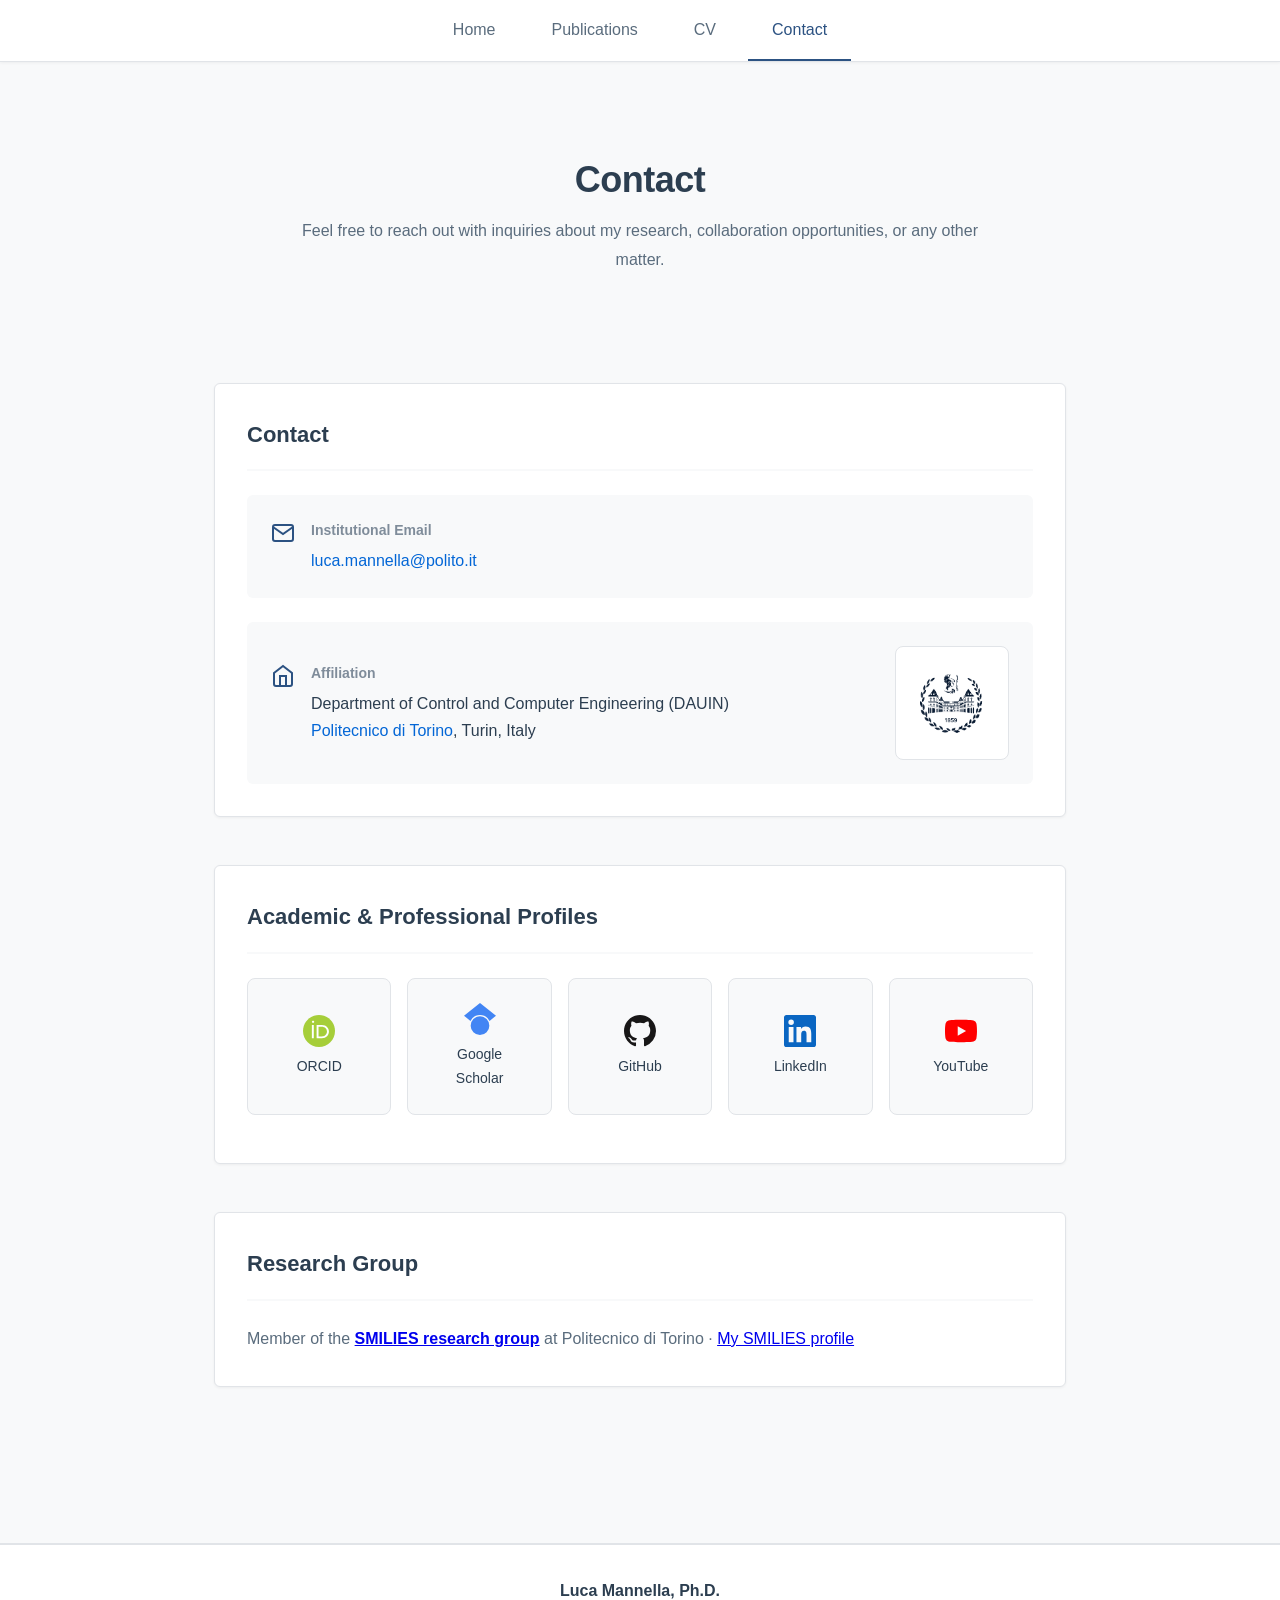
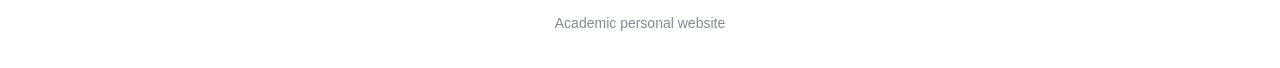
==== contact.html @ dca5df64 "feat: add Polito logo button to affiliation block" ====
<!DOCTYPE html>
<html lang="en">
<head>
    <meta charset="UTF-8">
    <meta name="viewport" content="width=device-width, initial-scale=1.0">
    <meta name="description" content="Contact - Luca Mannella">
    <title>Contact - Luca Mannella</title>
    <link rel="stylesheet" href="style.css">
</head>
<body>
    <header>
        <nav>
            <ul>
                <li><a href="index.html">Home</a></li>
                <li><a href="publications.html">Publications</a></li>
                <li><a href="cv.html">CV</a></li>
                <li><a href="contact.html" class="active">Contact</a></li>
            </ul>
        </nav>
    </header>

    <main>
        <section class="hero">
            <h1>Contact</h1>
            <p class="introduction">
                Feel free to reach out with inquiries about my research, collaboration opportunities, or any other matter.
            </p>
        </section>

        <section class="content-section">
            <h2>Contact</h2>
            <div class="contact-compact">
                <div class="contact-compact-item">
                    <svg class="contact-icon" xmlns="http://www.w3.org/2000/svg" viewBox="0 0 24 24" fill="none" stroke="currentColor" stroke-width="2">
                        <path d="M4 4h16c1.1 0 2 .9 2 2v12c0 1.1-.9 2-2 2H4c-1.1 0-2-.9-2-2V6c0-1.1.9-2 2-2z"/>
                        <polyline points="22,6 12,13 2,6"/>
                    </svg>
                    <div>
                        <div class="contact-compact-label">Institutional Email</div>
                        <a href="mailto:luca.mannella@polito.it">luca.mannella@polito.it</a>
                    </div>
                </div>
                <div class="contact-compact-item contact-compact-item-with-logo">
                    <div class="contact-text-content">
                        <svg class="contact-icon" xmlns="http://www.w3.org/2000/svg" viewBox="0 0 24 24" fill="none" stroke="currentColor" stroke-width="2">
                            <path d="M3 9l9-7 9 7v11a2 2 0 0 1-2 2H5a2 2 0 0 1-2-2z"/>
                            <polyline points="9,22 9,12 15,12 15,22"/>
                        </svg>
                        <div>
                            <div class="contact-compact-label">Affiliation</div>
                            <div>Department of Control and Computer Engineering (DAUIN)<br>
                            <a href="https://www.polito.it/en/staff?p=luca.mannella" target="_blank" rel="noopener noreferrer">Politecnico di Torino</a>, Turin, Italy</div>
                        </div>
                    </div>
                    <a href="https://www.polito.it/en/staff?p=luca.mannella" target="_blank" rel="noopener noreferrer" class="contact-logo-card" title="Politecnico di Torino">
                        <img src="assets/polito-logo.png" alt="Politecnico di Torino" class="contact-logo-img">
                    </a>
                </div>
            </div>
        </section>

        <section class="content-section">
            <h2>Academic & Professional Profiles</h2>
            <div class="profile-grid">
                <a href="https://orcid.org/0000-0001-5738-9094" target="_blank" rel="noopener noreferrer" class="profile-card">
                    <svg class="profile-icon" xmlns="http://www.w3.org/2000/svg" viewBox="0 0 256 256">
                        <path fill="#A6CE39" d="M256 128c0 70.7-57.3 128-128 128S0 198.7 0 128 57.3 0 128 0s128 57.3 128 128z"/>
                        <path fill="#FFF" d="M86.3 186.2H70.9V79.1h15.4v107.1zM108.9 79.1h41.6c39.6 0 57 28.3 57 53.6 0 27.5-21.5 53.6-56.8 53.6h-41.8V79.1zm15.4 93.3h24.5c34.9 0 42.9-26.5 42.9-39.7C191.7 111.2 178 93 148 93h-23.7v79.4zM71.3 54.8c0-5.2 4.2-9.3 9.3-9.3s9.3 4.2 9.3 9.3-4.2 9.4-9.3 9.4-9.3-4.2-9.3-9.4z"/>
                    </svg>
                    <span>ORCID</span>
                </a>
                <a href="https://scholar.google.com/citations?hl=en&user=ecwAbEYAAAAJ" target="_blank" rel="noopener noreferrer" class="profile-card">
                    <svg class="profile-icon" xmlns="http://www.w3.org/2000/svg" viewBox="0 0 24 24">
                        <path fill="#4285F4" d="M12 24a7 7 0 1 1 0-14 7 7 0 0 1 0 14zm0-24L0 9.5l4.838 3.94A8 8 0 0 1 12 9a8 8 0 0 1 7.162 4.44L24 9.5z"/>
                    </svg>
                    <span>Google Scholar</span>
                </a>
                <a href="https://github.com/LucaMannella" target="_blank" rel="noopener noreferrer" class="profile-card">
                    <svg class="profile-icon" xmlns="http://www.w3.org/2000/svg" viewBox="0 0 24 24">
                        <path fill="#181717" d="M12 0C5.37 0 0 5.37 0 12c0 5.31 3.435 9.795 8.205 11.385.6.105.825-.255.825-.57 0-.285-.015-1.23-.015-2.235-3.015.555-3.795-.735-4.035-1.41-.135-.345-.72-1.41-1.23-1.695-.42-.225-1.02-.78-.015-.795.945-.015 1.62.87 1.845 1.23 1.08 1.815 2.805 1.305 3.495.99.105-.78.42-1.305.765-1.605-2.67-.3-5.46-1.335-5.46-5.925 0-1.305.465-2.385 1.23-3.225-.12-.3-.54-1.53.12-3.18 0 0 1.005-.315 3.3 1.23.96-.27 1.98-.405 3-.405s2.04.135 3 .405c2.295-1.56 3.3-1.23 3.3-1.23.66 1.65.24 2.88.12 3.18.765.84 1.23 1.905 1.23 3.225 0 4.605-2.805 5.625-5.475 5.925.435.375.81 1.095.81 2.22 0 1.605-.015 2.895-.015 3.3 0 .315.225.69.825.57A12.02 12.02 0 0 0 24 12c0-6.63-5.37-12-12-12z"/>
                    </svg>
                    <span>GitHub</span>
                </a>
                <a href="https://www.linkedin.com/in/lucamannella/?locale=en" target="_blank" rel="noopener noreferrer" class="profile-card">
                    <svg class="profile-icon" xmlns="http://www.w3.org/2000/svg" viewBox="0 0 24 24">
                        <path fill="#0A66C2" d="M20.447 20.452h-3.554v-5.569c0-1.328-.027-3.037-1.852-3.037-1.853 0-2.136 1.445-2.136 2.939v5.667H9.351V9h3.414v1.561h.046c.477-.9 1.637-1.85 3.37-1.85 3.601 0 4.267 2.37 4.267 5.455v6.286zM5.337 7.433a2.062 2.062 0 0 1-2.063-2.065 2.064 2.064 0 1 1 2.063 2.065zm1.782 13.019H3.555V9h3.564v11.452zM22.225 0H1.771C.792 0 0 .774 0 1.729v20.542C0 23.227.792 24 1.771 24h20.451C23.2 24 24 23.227 24 22.271V1.729C24 .774 23.2 0 22.222 0h.003z"/>
                    </svg>
                    <span>LinkedIn</span>
                </a>
                <a href="https://www.youtube.com/@LucaMannella" target="_blank" rel="noopener noreferrer" class="profile-card">
                    <svg class="profile-icon" xmlns="http://www.w3.org/2000/svg" viewBox="0 0 24 24">
                        <path fill="#FF0000" d="M23.498 6.186a3.016 3.016 0 0 0-2.122-2.136C19.505 3.545 12 3.545 12 3.545s-7.505 0-9.377.505A3.017 3.017 0 0 0 .502 6.186C0 8.07 0 12 0 12s0 3.93.502 5.814a3.016 3.016 0 0 0 2.122 2.136c1.871.505 9.376.505 9.376.505s7.505 0 9.377-.505a3.015 3.015 0 0 0 2.122-2.136C24 15.93 24 12 24 12s0-3.93-.502-5.814zM9.545 15.568V8.432L15.818 12l-6.273 3.568z"/>
                    </svg>
                    <span>YouTube</span>
                </a>
            </div>
        </section>

        <section class="content-section">
            <h2>Research Group</h2>
            <p>
                Member of the <a href="https://www.smilies.polito.it/" target="_blank" rel="noopener noreferrer"><strong>SMILIES research group</strong></a> at Politecnico di Torino 
                · <a href="https://www.smilies.polito.it/our-team/luca-mannella/" target="_blank" rel="noopener noreferrer">My SMILIES profile</a>
            </p>
        </section>
    </main>

    <footer>
        <p class="footer-name">Luca Mannella, Ph.D.</p>
        <p class="footer-tagline">Academic personal website</p>
    </footer>
</body>
</html>
---- style.css ----
/* =====================
   CSS Variables
   ===================== */
:root {
    /* Colors */
    --color-text: #2c3e50;
    --color-text-light: #5a6c7d;
    --color-text-meta: #7f8c9a;
    --color-bg: #ffffff;
    --color-bg-alt: #f8f9fa;
    --color-border: #e1e4e8;
    --color-border-accent: #3b7ea1;
    --color-accent: #2c5282;
    --color-link: #0366d6;
    
    /* Spacing */
    --spacing-xs: 8px;
    --spacing-sm: 16px;
    --spacing-md: 24px;
    --spacing-lg: 32px;
    --spacing-xl: 48px;
    --spacing-section: 60px;
    
    /* Typography */
    --font-size-xs: 13px;
    --font-size-sm: 14px;
    --font-size-base: 16px;
    --font-size-lg: 18px;
    --font-size-xl: 22px;
    --font-size-2xl: 28px;
    --font-size-3xl: 36px;
    
    /* Container */
    --container-width: 900px;
}

/* =====================
   General Styles
   ===================== */
* {
    margin: 0;
    padding: 0;
    box-sizing: border-box;
}

html {
    scroll-behavior: smooth;
}

body {
    font-family: -apple-system, BlinkMacSystemFont, 'Segoe UI', 'Helvetica Neue', 'Arial', sans-serif;
    line-height: 1.7;
    color: var(--color-text);
    background-color: var(--color-bg-alt);
    font-size: var(--font-size-base);
}

/* =====================
   Header & Navigation
   ===================== */
header {
    background-color: var(--color-bg);
    border-bottom: 1px solid var(--color-border);
    position: sticky;
    top: 0;
    z-index: 100;
    box-shadow: 0 1px 3px rgba(0, 0, 0, 0.05);
}

nav {
    max-width: var(--container-width);
    margin: 0 auto;
    padding: 0 var(--spacing-md);
}

nav ul {
    list-style: none;
    display: flex;
    justify-content: center;
    flex-wrap: wrap;
    gap: var(--spacing-xs);
}

nav a {
    display: block;
    padding: var(--spacing-sm) var(--spacing-md);
    text-decoration: none;
    color: var(--color-text-light);
    font-weight: 500;
    font-size: var(--font-size-base);
    transition: color 0.2s ease, border-color 0.2s ease;
    border-bottom: 2px solid transparent;
}

nav a:hover {
    color: var(--color-text);
}

nav a.active {
    color: var(--color-accent);
    border-bottom-color: var(--color-accent);
}

/* =====================
   Main Content & Container
   ===================== */
main {
    max-width: var(--container-width);
    margin: 0 auto;
    padding: var(--spacing-xl) var(--spacing-md);
}

.container {
    max-width: var(--container-width);
    margin: 0 auto;
    padding: 0 var(--spacing-md);
}

/* Hero Section */
.hero {
    text-align: center;
    padding: var(--spacing-xl) 0;
    margin-bottom: var(--spacing-section);
}

.hero h1 {
    font-size: var(--font-size-3xl);
    margin-bottom: var(--spacing-sm);
    font-weight: 700;
    letter-spacing: -0.5px;
    color: var(--color-text);
    line-height: 1.2;
}

.subtitle {
    font-size: var(--font-size-lg);
    color: var(--color-text-light);
    margin-bottom: var(--spacing-lg);
    font-weight: 400;
    line-height: 1.5;
}

.introduction {
    font-size: var(--font-size-base);
    color: var(--color-text-light);
    max-width: 700px;
    margin: 0 auto;
    line-height: 1.8;
}

/* Page Header (for non-home pages) */
.page-header {
    text-align: center;
    padding: var(--spacing-lg) 0;
    margin-bottom: var(--spacing-lg);
}

.page-header h1 {
    font-size: var(--font-size-2xl);
    font-weight: 700;
    color: var(--color-text);
    margin-bottom: var(--spacing-sm);
}

/* Content Sections */
.section,
.content-section {
    margin-bottom: var(--spacing-xl);
    padding: var(--spacing-lg);
    background-color: var(--color-bg);
    border: 1px solid var(--color-border);
    border-radius: 6px;
    box-shadow: 0 1px 3px rgba(0, 0, 0, 0.05);
}

.section h2,
.content-section h2 {
    font-size: var(--font-size-xl);
    margin-bottom: var(--spacing-md);
    font-weight: 600;
    color: var(--color-text);
    padding-bottom: var(--spacing-sm);
    border-bottom: 2px solid var(--color-bg-alt);
}

.section p,
.content-section p {
    font-size: var(--font-size-base);
    color: var(--color-text-light);
    line-height: 1.8;
    margin-bottom: var(--spacing-sm);
}

.section p:last-child,
.content-section p:last-child {
    margin-bottom: 0;
}

/* Quick Links Grid */
.quick-links {
    display: grid;
    grid-template-columns: repeat(auto-fit, minmax(200px, 1fr));
    gap: var(--spacing-md);
    margin-top: var(--spacing-md);
}

.quick-link-card {
    padding: var(--spacing-md);
    background-color: var(--color-bg);
    border: 2px solid var(--color-border);
    border-radius: 6px;
    text-align: center;
    text-decoration: none;
    color: var(--color-text);
    transition: all 0.2s ease;
}

.quick-link-card:hover {
    border-color: var(--color-accent);
    transform: translateY(-2px);
    box-shadow: 0 4px 8px rgba(0, 0, 0, 0.1);
}

.quick-link-card .card-title {
    font-size: var(--font-size-lg);
    font-weight: 600;
    margin-bottom: var(--spacing-xs);
    color: var(--color-accent);
}

.quick-link-card .card-description {
    font-size: var(--font-size-sm);
    color: var(--color-text-meta);
    line-height: 1.5;
}

/* Interests List */
.interests-list {
    list-style: none;
    padding: 0;
    margin: 0;
    display: grid;
    gap: var(--spacing-sm);
}

.interests-list li {
    padding-left: var(--spacing-md);
    position: relative;
    color: var(--color-text-light);
    font-size: var(--font-size-base);
    line-height: 1.6;
}

.interests-list li::before {
    content: "▸";
    position: absolute;
    left: 0;
    color: var(--color-accent);
    font-weight: bold;
}

/* Publications */
.publication-list {
    display: flex;
    flex-direction: column;
    gap: var(--spacing-md);
}

.publication {
    padding: var(--spacing-md);
    background-color: var(--color-bg-alt);
    border-left: 4px solid var(--color-border-accent);
    border-radius: 4px;
    transition: transform 0.2s ease, box-shadow 0.2s ease;
}

.publication:hover {
    transform: translateX(4px);
    box-shadow: 0 2px 8px rgba(0, 0, 0, 0.08);
}

.pub-title {
    font-weight: 600;
    font-size: var(--font-size-base);
    color: var(--color-text);
    margin-bottom: var(--spacing-xs);
    line-height: 1.5;
}

.pub-authors {
    font-size: var(--font-size-sm);
    color: var(--color-text-light);
    margin-bottom: var(--spacing-xs);
}

.pub-venue {
    font-size: var(--font-size-sm);
    color: var(--color-text-meta);
    font-style: italic;
}

.pub-doi {
    font-size: var(--font-size-sm);
    margin-top: var(--spacing-sm);
    padding-top: var(--spacing-sm);
    border-top: 1px solid var(--color-border);
    display: flex;
    justify-content: space-between;
    align-items: center;
    gap: var(--spacing-sm);
    flex-wrap: wrap;
}

.pub-links {
    flex: 1;
}

.pub-doi a {
    color: var(--color-link);
    text-decoration: none;
    font-weight: 500;
}

.pub-doi a:hover {
    text-decoration: underline;
}

.section-link {
    margin-top: var(--spacing-md);
    text-align: center;
}

.section-link a {
    color: var(--color-accent);
    text-decoration: none;
    font-weight: 600;
    font-size: var(--font-size-base);
    transition: color 0.2s ease;
}

.section-link a:hover {
    color: var(--color-text);
    text-decoration: underline;
}

/* BibTeX Inline Viewer */
.bibtex-viewer {
    display: none;
    margin-top: var(--spacing-sm);
    padding: var(--spacing-sm);
    background-color: #f6f8fa;
    border: 1px solid #d1d5da;
    border-radius: 4px;
    font-family: 'Courier New', Courier, monospace;
    font-size: var(--font-size-xs);
    line-height: 1.5;
    white-space: pre-wrap;
    overflow-x: auto;
    color: #24292e;
}

.bibtex-viewer.show {
    display: block;
}

.bibtex-toggle {
    cursor: pointer;
    padding: 6px 12px;
    background-color: var(--color-bg);
    border: 1px solid var(--color-border-accent);
    border-radius: 4px;
    color: var(--color-accent);
    text-decoration: none;
    font-weight: 500;
    font-size: var(--font-size-sm);
    white-space: nowrap;
    transition: all 0.2s ease;
}

.bibtex-toggle:hover {
    background-color: var(--color-accent);
    color: var(--color-bg);
    text-decoration: none;
}

.bibtex-error {
    color: #d73a49;
    font-style: italic;
}

/* CV Styles */
.cv-entry {
    margin-bottom: var(--spacing-lg);
    padding-bottom: var(--spacing-lg);
    border-bottom: 1px solid var(--color-border);
}

.cv-entry:last-child {
    border-bottom: none;
    margin-bottom: 0;
    padding-bottom: 0;
}

.entry-title {
    font-weight: 600;
    font-size: var(--font-size-lg);
    color: var(--color-text);
    margin-bottom: var(--spacing-xs);
    line-height: 1.4;
}

.entry-subtitle {
    font-size: var(--font-size-base);
    color: var(--color-accent);
    margin-bottom: var(--spacing-xs);
    font-weight: 500;
}

.entry-meta {
    font-size: var(--font-size-sm);
    color: var(--color-text-meta);
    margin-bottom: var(--spacing-sm);
    font-style: italic;
}

.entry-description {
    font-size: var(--font-size-base);
    color: var(--color-text-light);
    line-height: 1.7;
    margin-bottom: var(--spacing-xs);
}

.entry-list {
    list-style: none;
    padding: 0;
    margin: var(--spacing-sm) 0 0 0;
}

.entry-list li {
    padding: var(--spacing-xs) 0;
    padding-left: var(--spacing-md);
    position: relative;
    color: var(--color-text-light);
    font-size: var(--font-size-base);
    line-height: 1.6;
}

.entry-list li::before {
    content: "▸";
    position: absolute;
    left: 0;
    color: var(--color-accent);
    font-weight: bold;
}

/* Contact Styles */
.contact-links {
    display: grid;
    gap: var(--spacing-md);
}

.contact-item {
    padding: var(--spacing-md);
    background-color: var(--color-bg-alt);
    border-radius: 6px;
    border-left: 4px solid var(--color-border-accent);
    transition: transform 0.2s ease;
}

.contact-item:hover {
    transform: translateX(4px);
}

.contact-label {
    font-weight: 600;
    font-size: var(--font-size-sm);
    color: var(--color-text-meta);
    text-transform: uppercase;
    letter-spacing: 0.5px;
    margin-bottom: var(--spacing-xs);
}

.contact-value {
    font-size: var(--font-size-base);
    color: var(--color-text);
    line-height: 1.6;
}

.contact-value a {
    color: var(--color-link);
    text-decoration: none;
    font-weight: 500;
}

.contact-value a:hover {
    text-decoration: underline;
}

/* Compact Contact Styles */
.contact-compact {
    display: grid;
    gap: var(--spacing-md);
}

.contact-compact-item {
    display: flex;
    gap: var(--spacing-sm);
    padding: var(--spacing-md);
    background-color: var(--color-bg-alt);
    border-radius: 6px;
    align-items: flex-start;
}

.contact-compact-item-with-logo {
    gap: var(--spacing-md);
    align-items: center;
}

.contact-logo-card {
    display: flex;
    align-items: center;
    justify-content: center;
    padding: var(--spacing-md);
    background-color: var(--color-bg);
    border: 1px solid var(--color-border);
    border-radius: 8px;
    text-decoration: none;
    transition: all 0.2s ease;
    flex-shrink: 0;
    min-width: 100px;
    min-height: 100px;
}

.contact-logo-card:hover {
    transform: translateY(-2px);
    box-shadow: 0 4px 12px rgba(0, 0, 0, 0.1);
    border-color: var(--color-border-accent);
}

.contact-logo-img {
    width: 64px;
    height: 64px;
    object-fit: contain;
}

.contact-text-content {
    display: flex;
    gap: var(--spacing-sm);
    align-items: flex-start;
    flex: 1;
}

.contact-icon {
    width: 24px;
    height: 24px;
    flex-shrink: 0;
    color: var(--color-accent);
    margin-top: 2px;
}

.contact-compact-label {
    font-weight: 600;
    font-size: var(--font-size-sm);
    color: var(--color-text-meta);
    margin-bottom: 4px;
}

.contact-compact-item a {
    color: var(--color-link);
    text-decoration: none;
}

.contact-compact-item a:hover {
    text-decoration: underline;
}

/* Profile Grid */
.profile-grid {
    display: grid;
    grid-template-columns: repeat(auto-fit, minmax(140px, 1fr));
    gap: var(--spacing-sm);
    margin-bottom: var(--spacing-sm);
}

.profile-card {
    display: flex;
    flex-direction: column;
    align-items: center;
    justify-content: center;
    padding: var(--spacing-md);
    background-color: var(--color-bg-alt);
    border: 1px solid var(--color-border);
    border-radius: 8px;
    text-decoration: none;
    color: var(--color-text);
    transition: all 0.2s ease;
    min-height: 100px;
}

.profile-card:hover {
    transform: translateY(-2px);
    box-shadow: 0 4px 12px rgba(0, 0, 0, 0.1);
    border-color: var(--color-border-accent);
}

.profile-icon {
    width: 32px;
    height: 32px;
    margin-bottom: var(--spacing-xs);
}

.profile-card span {
    font-size: var(--font-size-sm);
    font-weight: 500;
    text-align: center;
}

.profile-note {
    font-size: var(--font-size-sm);
    color: var(--color-text-meta);
    font-style: italic;
    text-align: center;
}

/* Compact profile section for homepage */
.profile-links-section {
    padding: var(--spacing-md) 0;
    margin-bottom: var(--spacing-lg);
}

.profile-links-section .profile-grid {
    margin-bottom: 0;
}

/* Hero profile links - compact inline style */
.hero-profiles {
    display: flex;
    gap: var(--spacing-sm);
    margin-top: var(--spacing-md);
    justify-content: center;
    flex-wrap: wrap;
}

.hero-profile-link {
    display: flex;
    align-items: center;
    justify-content: center;
    width: 52px;
    height: 52px;
    border-radius: 50%;
    background-color: var(--color-bg-alt);
    border: 1px solid var(--color-border);
    transition: all 0.2s ease;
    text-decoration: none;
}

.hero-profile-link:hover {
    transform: translateY(-2px);
    box-shadow: 0 2px 8px rgba(0, 0, 0, 0.1);
    border-color: var(--color-border-accent);
}

.hero-profile-icon {
    width: 28px;
    height: 28px;
}


/* Buttons & Links */
.btn-download,
.button-link {
    display: inline-block;
    padding: 12px 28px;
    background-color: var(--color-accent);
    color: var(--color-bg);
    text-decoration: none;
    border-radius: 6px;
    font-weight: 600;
    font-size: var(--font-size-base);
    transition: all 0.2s ease;
    border: 2px solid var(--color-accent);
}

.btn-download:hover,
.button-link:hover {
    background-color: var(--color-text);
    border-color: var(--color-text);
    transform: translateY(-2px);
    box-shadow: 0 4px 8px rgba(0, 0, 0, 0.15);
}

.center-text {
    text-align: center;
}

/* =====================
   Footer
   ===================== */
footer {
    background-color: var(--color-bg);
    border-top: 2px solid var(--color-border);
    margin-top: var(--spacing-section);
    padding: var(--spacing-lg) var(--spacing-md);
    text-align: center;
}

footer p {
    font-size: var(--font-size-sm);
    color: var(--color-text-meta);
    margin-bottom: var(--spacing-xs);
}

footer p:last-child {
    margin-bottom: 0;
}

.footer-name {
    font-weight: 600;
    color: var(--color-text);
    font-size: var(--font-size-base);
    margin-bottom: var(--spacing-xs);
}

.footer-tagline {
    color: var(--color-text-meta);
    font-size: var(--font-size-sm);
}

/* =====================
   Responsive Design
   ===================== */
@media (max-width: 768px) {
    :root {
        --font-size-3xl: 28px;
        --font-size-2xl: 24px;
        --font-size-xl: 20px;
        --spacing-xl: 32px;
        --spacing-section: 40px;
    }
    
    nav ul {
        gap: 0;
    }

    nav a {
        padding: 12px var(--spacing-sm);
        font-size: var(--font-size-sm);
    }

    main {
        padding: var(--spacing-md) var(--spacing-sm);
    }

    .hero {
        padding: var(--spacing-lg) 0;
        margin-bottom: var(--spacing-xl);
    }

    .section,
    .content-section {
        padding: var(--spacing-md);
        margin-bottom: var(--spacing-md);
    }
    
    .quick-links {
        grid-template-columns: 1fr;
    }
}

@media (max-width: 480px) {
    :root {
        --font-size-3xl: 24px;
        --font-size-2xl: 20px;
        --font-size-xl: 18px;
        --font-size-lg: 16px;
        --spacing-md: 16px;
        --spacing-lg: 20px;
    }
    
    nav a {
        padding: 10px 12px;
        font-size: var(--font-size-xs);
    }

    .section,
    .content-section {
        padding: var(--spacing-sm);
    }
    
    .publication,
    .contact-item {
        padding: var(--spacing-sm);
    }
    
    .pub-doi {
        flex-direction: column;
        align-items: flex-start;
    }
    
    .bibtex-toggle {
        width: 100%;
        text-align: center;
    }
    
    .profile-grid {
        grid-template-columns: repeat(2, 1fr);
    }
    
    .contact-compact-item-with-logo {
        flex-direction: column;
        align-items: stretch;
    }
    
    .contact-logo-card {
        min-width: auto;
        width: 100%;
    }
}
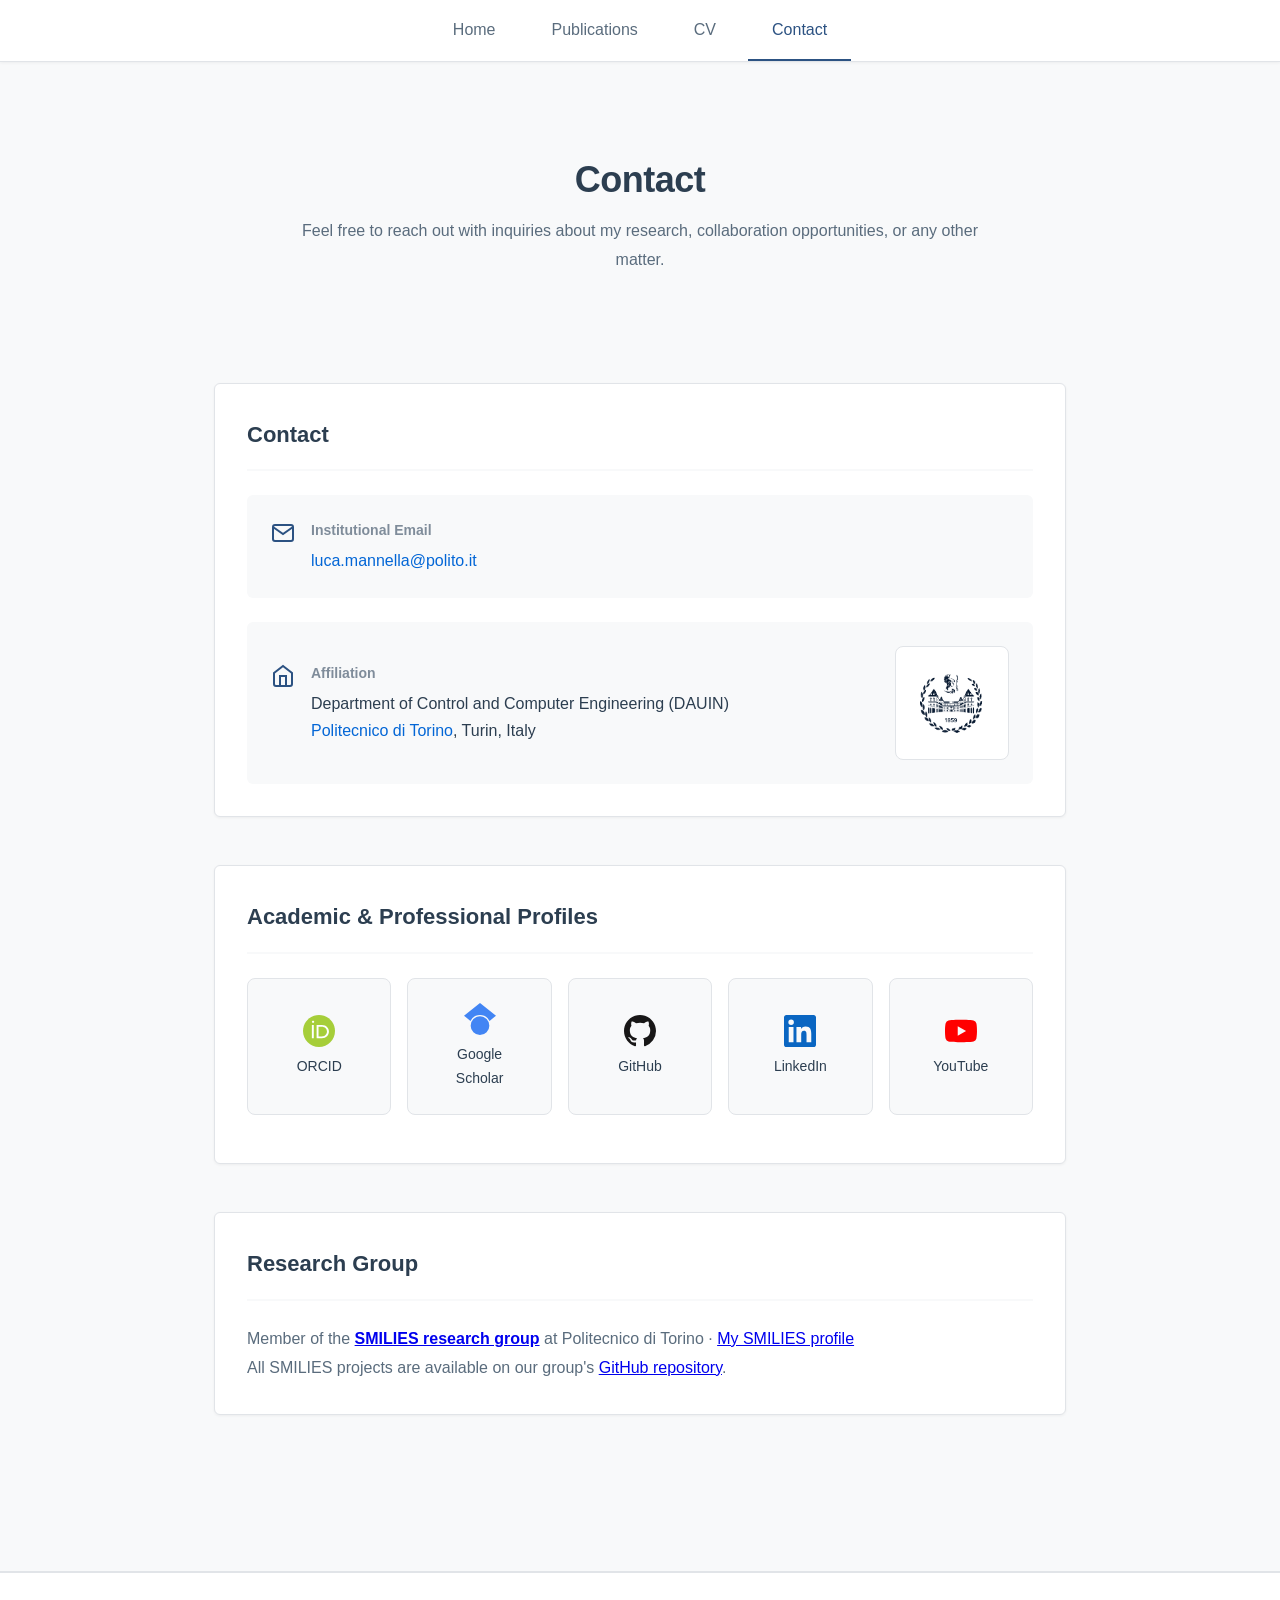
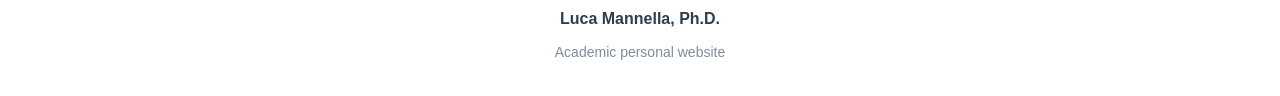
==== commit e5cb43e7: "feat: expand cv, adding pdf and academic service" ====
--- a/contact.html
+++ b/contact.html
@@ -5,6 +5,7 @@
     <meta name="viewport" content="width=device-width, initial-scale=1.0">
     <meta name="description" content="Contact - Luca Mannella">
     <title>Contact - Luca Mannella</title>
+    <link rel="icon" type="image/svg+xml" href="assets/icons/favicon-lm-shield.svg">
     <link rel="stylesheet" href="style.css">
 </head>
 <body>
@@ -53,7 +54,7 @@
                         </div>
                     </div>
                     <a href="https://www.polito.it/en/staff?p=luca.mannella" target="_blank" rel="noopener noreferrer" class="contact-logo-card" title="Politecnico di Torino">
-                        <img src="assets/polito-logo.png" alt="Politecnico di Torino" class="contact-logo-img">
+                        <img src="assets/icons/polito-logo.png" alt="Politecnico di Torino" class="contact-logo-img">
                     </a>
                 </div>
             </div>
@@ -101,6 +102,7 @@
             <p>
                 Member of the <a href="https://www.smilies.polito.it/" target="_blank" rel="noopener noreferrer"><strong>SMILIES research group</strong></a> at Politecnico di Torino 
                 · <a href="https://www.smilies.polito.it/our-team/luca-mannella/" target="_blank" rel="noopener noreferrer">My SMILIES profile</a>
+                <br> All SMILIES projects are available on our group's <a href="https://github.com/smilies-polito" target="_blank" rel="noopener noreferrer">GitHub repository</a>.
             </p>
         </section>
     </main>
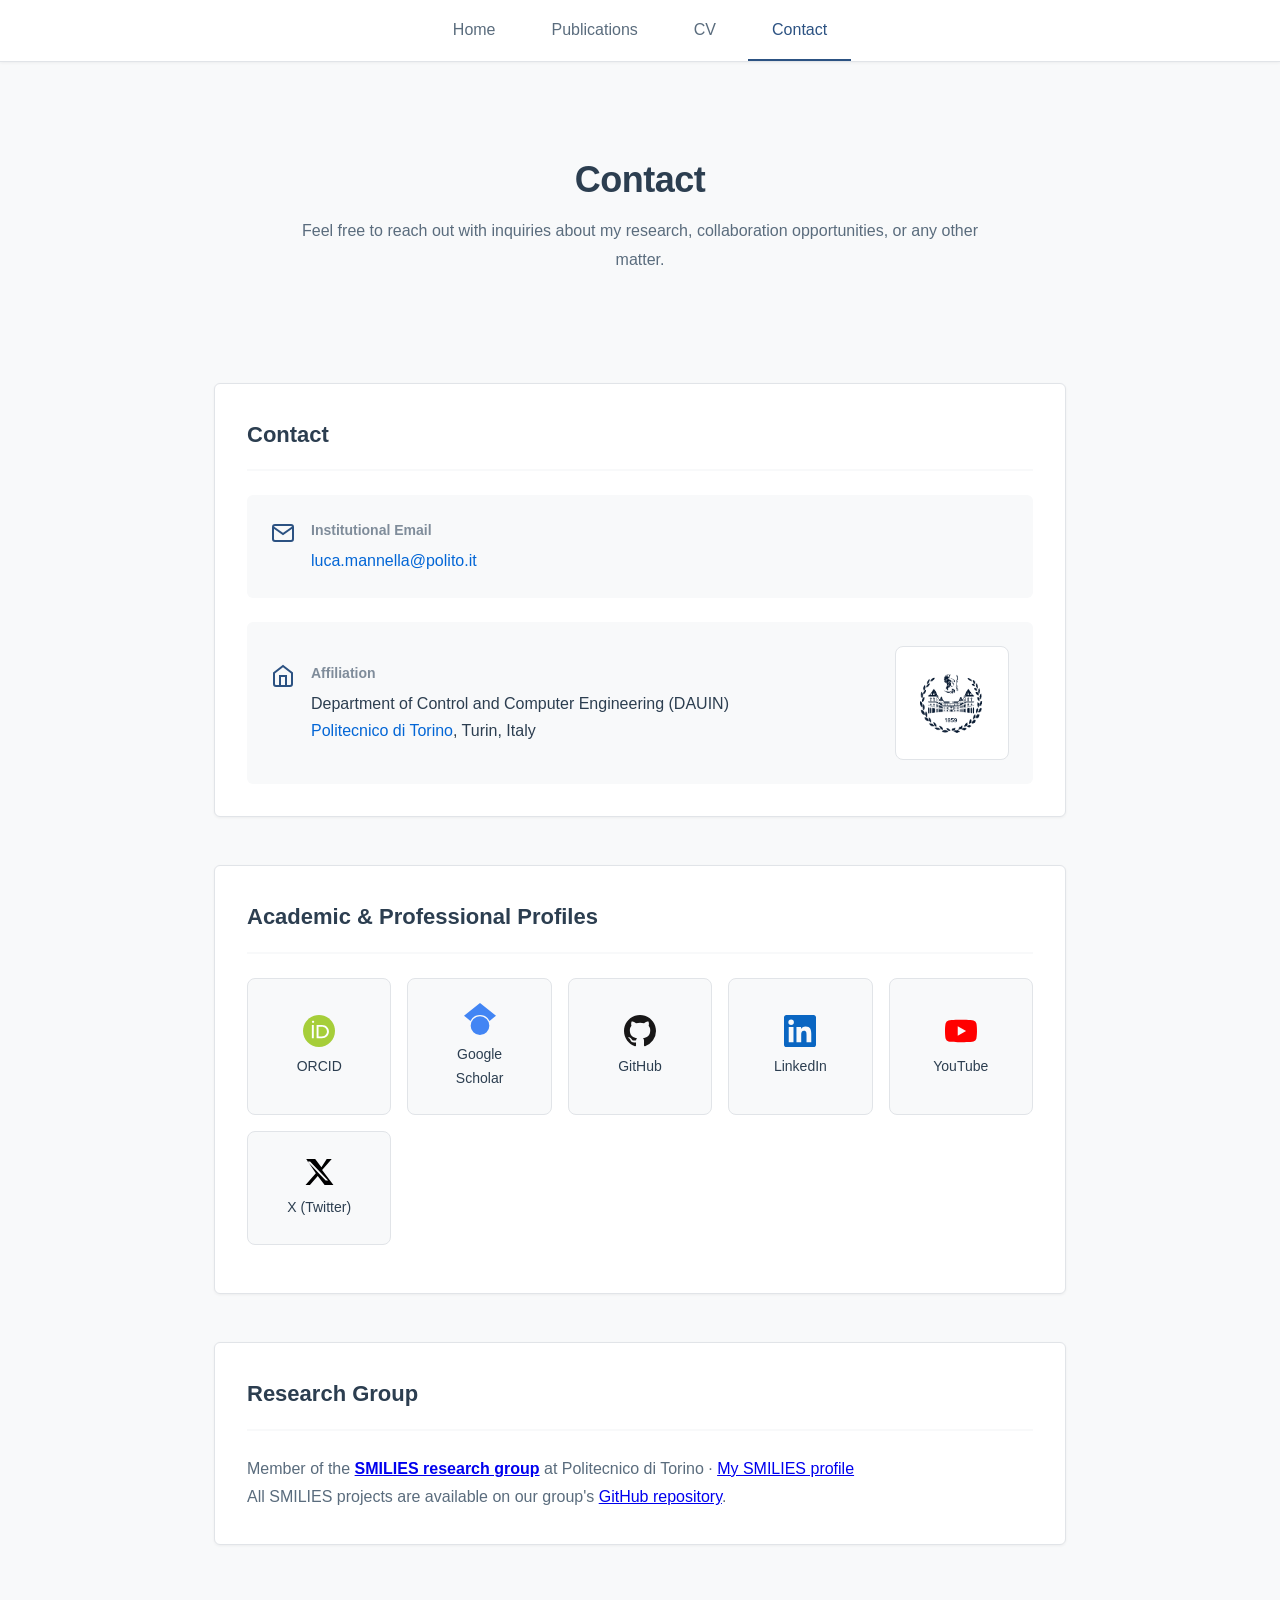
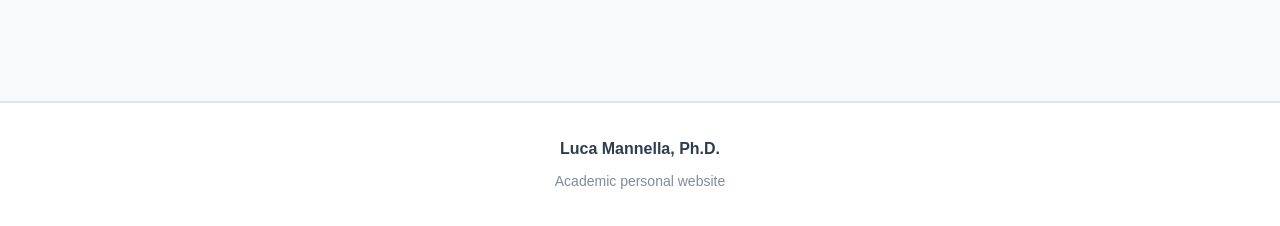
==== commit 4bc3f226: "feat: add X profile link and resize homepage social icons" ====
--- a/contact.html
+++ b/contact.html
@@ -3,8 +3,19 @@
 <head>
     <meta charset="UTF-8">
     <meta name="viewport" content="width=device-width, initial-scale=1.0">
-    <meta name="description" content="Contact - Luca Mannella">
-    <title>Contact - Luca Mannella</title>
+    <meta name="description" content="Contact Luca Mannella (Politecnico di Torino): institutional email and professional profiles (ORCID, Google Scholar, GitHub, LinkedIn, YouTube).">
+    <title>Contact — Luca Mannella</title>
+    
+    <!-- Open Graph / Social Media -->
+    <meta property="og:type" content="website">
+    <meta property="og:site_name" content="Luca Mannella">
+    <meta property="og:title" content="Contact — Luca Mannella">
+    <meta property="og:description" content="Contact Luca Mannella (Politecnico di Torino): institutional email and professional profiles (ORCID, Google Scholar, GitHub, LinkedIn, YouTube, X).">
+    <meta property="og:url" content="https://lucamannella.github.io/contact.html">
+    
+    <!-- Canonical URL -->
+    <link rel="canonical" href="https://lucamannella.github.io/contact.html">
+    
     <link rel="icon" type="image/svg+xml" href="assets/icons/favicon-lm-shield.svg">
     <link rel="stylesheet" href="style.css">
 </head>
@@ -53,7 +64,7 @@
                             <a href="https://www.polito.it/en/staff?p=luca.mannella" target="_blank" rel="noopener noreferrer">Politecnico di Torino</a>, Turin, Italy</div>
                         </div>
                     </div>
-                    <a href="https://www.polito.it/en/staff?p=luca.mannella" target="_blank" rel="noopener noreferrer" class="contact-logo-card" title="Politecnico di Torino">
+                    <a href="https://www.polito.it/en/staff?p=luca.mannella" target="_blank" rel="noopener noreferrer" class="contact-logo-card" title="Politecnico di Torino profile" aria-label="Politecnico di Torino profile">
                         <img src="assets/icons/polito-logo.png" alt="Politecnico di Torino" class="contact-logo-img">
                     </a>
                 </div>
@@ -94,6 +105,12 @@
                     </svg>
                     <span>YouTube</span>
                 </a>
+                <a href="https://x.com/LukeMannella" target="_blank" rel="noopener noreferrer" class="profile-card">
+                    <svg class="profile-icon" xmlns="http://www.w3.org/2000/svg" viewBox="0 0 24 24">
+                        <path fill="#000000" d="M18.244 2.25h3.308l-7.227 8.26 8.502 11.24h-6.6l-5.165-6.757-5.868 6.757h-3.31l7.732-8.835L2.4 2.25h6.742l4.67 6.168L17.78 2.25h.464zM17.009 18.46h1.83L5.293 4.045H3.36l13.649 14.415z"/>
+                    </svg>
+                    <span>X (Twitter)</span>
+                </a>
             </div>
         </section>
 
--- a/style.css
+++ b/style.css
@@ -32,6 +32,8 @@
     
     /* Container */
     --container-width: 900px;
+    --sticky-header-height: 56px;
+    --page-nav-height: 52px;
 }
 
 /* =====================
@@ -45,6 +47,7 @@
 
 html {
     scroll-behavior: smooth;
+    scroll-padding-top: calc(var(--sticky-header-height) + var(--page-nav-height) + var(--spacing-lg) + 2px);
 }
 
 body {
@@ -130,6 +133,45 @@
     letter-spacing: -0.5px;
     color: var(--color-text);
     line-height: 1.2;
+}
+
+.page-nav {
+    position: sticky;
+    top: var(--sticky-header-height);
+    z-index: 50;
+    display: flex;
+    flex-wrap: nowrap;
+    justify-content: center;
+    gap: var(--spacing-xs);
+    max-width: var(--container-width);
+    margin: 0 auto var(--spacing-md);
+    margin-left: auto;
+    margin-right: auto;
+    padding: 6px var(--spacing-md);
+    overflow-x: auto;
+    -webkit-overflow-scrolling: touch;
+    scrollbar-width: thin;
+    background-color: var(--color-bg);
+    border-bottom: 1px solid var(--color-border);
+}
+
+.page-nav a {
+    display: inline-block;
+    white-space: nowrap;
+    text-decoration: none;
+    color: var(--color-text-light);
+    font-size: var(--font-size-sm);
+    font-weight: 500;
+    padding: 10px 14px;
+    border-bottom: 2px solid transparent;
+    transition: color 0.2s ease, border-bottom-color 0.2s ease;
+}
+
+.page-nav a:hover,
+.page-nav a:focus {
+    color: var(--color-text);
+    border-bottom-color: var(--color-accent);
+    outline: none;
 }
 
 .subtitle {
@@ -736,10 +778,15 @@
         --font-size-xl: 20px;
         --spacing-xl: 32px;
         --spacing-section: 40px;
+        --sticky-header-height: 56px;
     }
     
     nav ul {
         gap: 0;
+        flex-wrap: nowrap;
+        overflow-x: auto;
+        -webkit-overflow-scrolling: touch;
+        justify-content: flex-start;
     }
 
     nav a {
@@ -764,6 +811,11 @@
     
     .quick-links {
         grid-template-columns: 1fr;
+    }
+
+    .page-nav {
+        justify-content: flex-start;
+        padding-bottom: 2px;
     }
 }
 
@@ -775,6 +827,7 @@
         --font-size-lg: 16px;
         --spacing-md: 16px;
         --spacing-lg: 20px;
+        --sticky-header-height: 44px;
     }
     
     nav a {
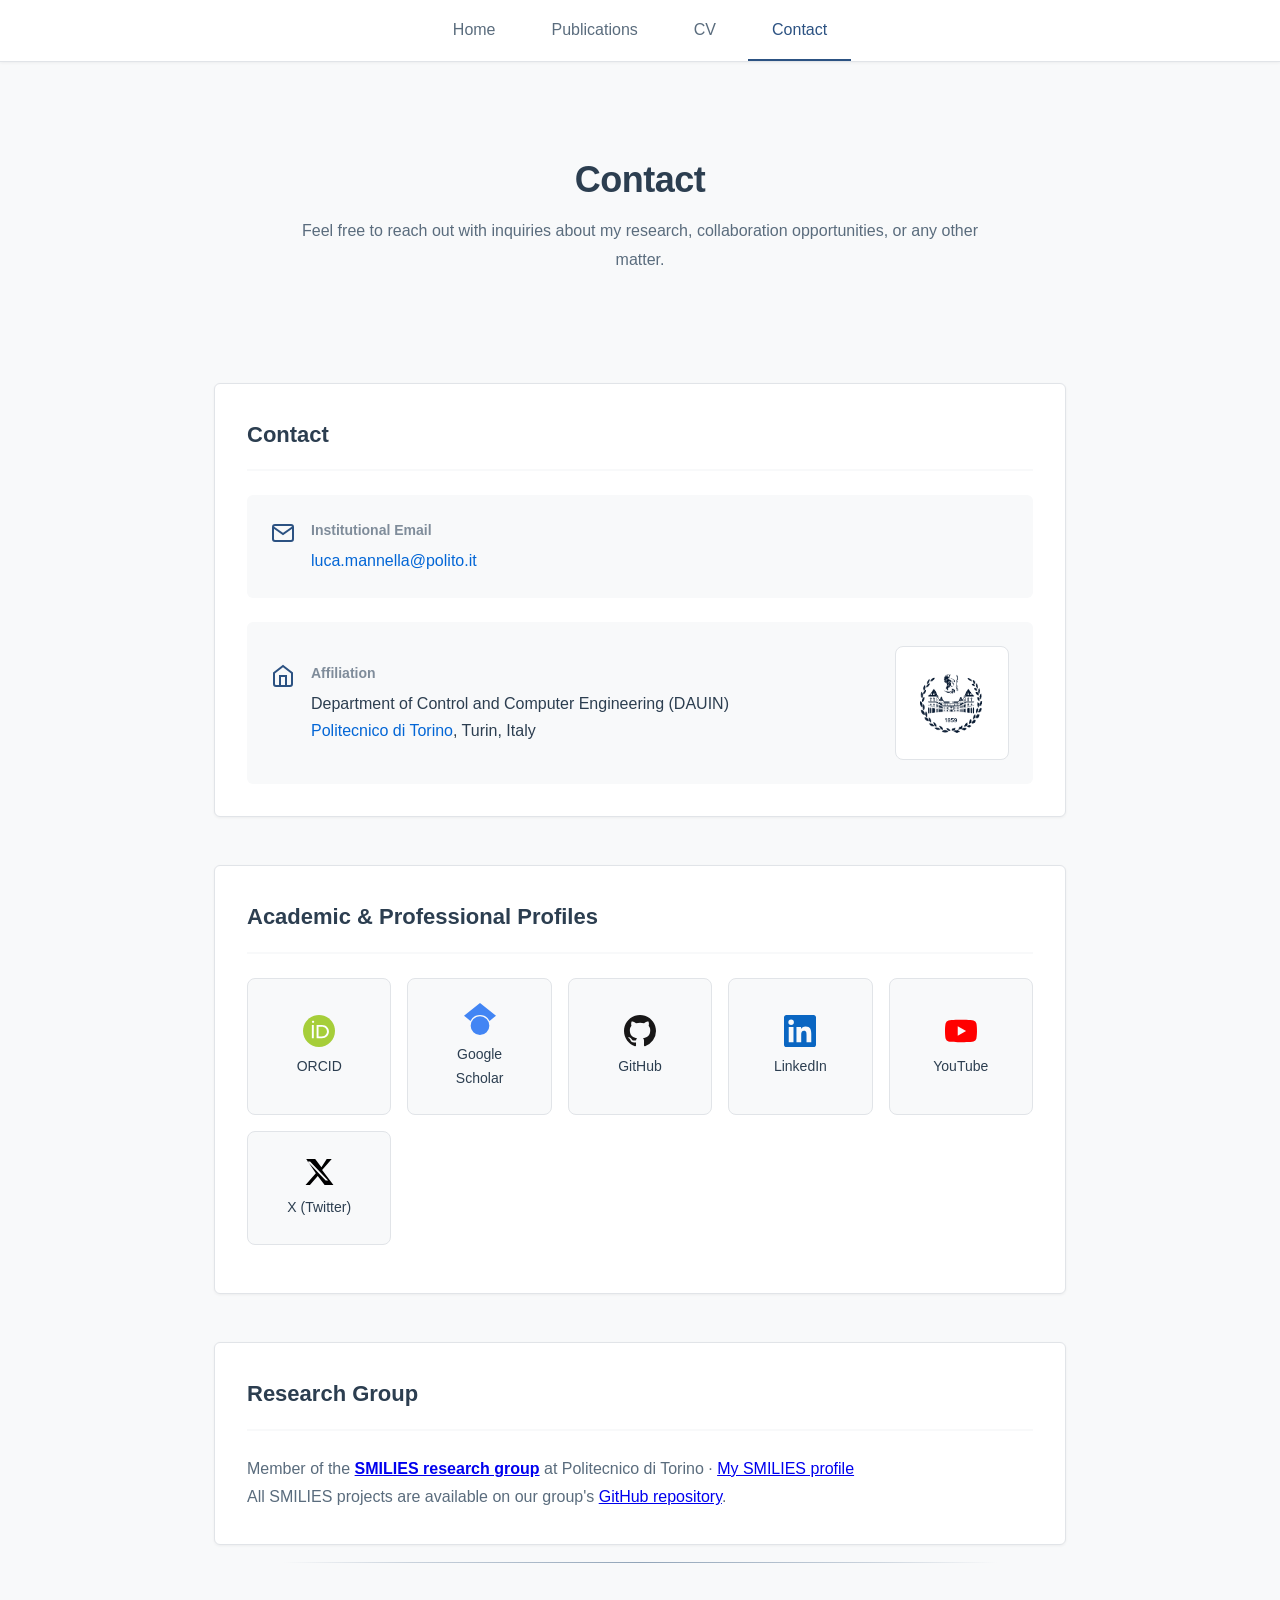
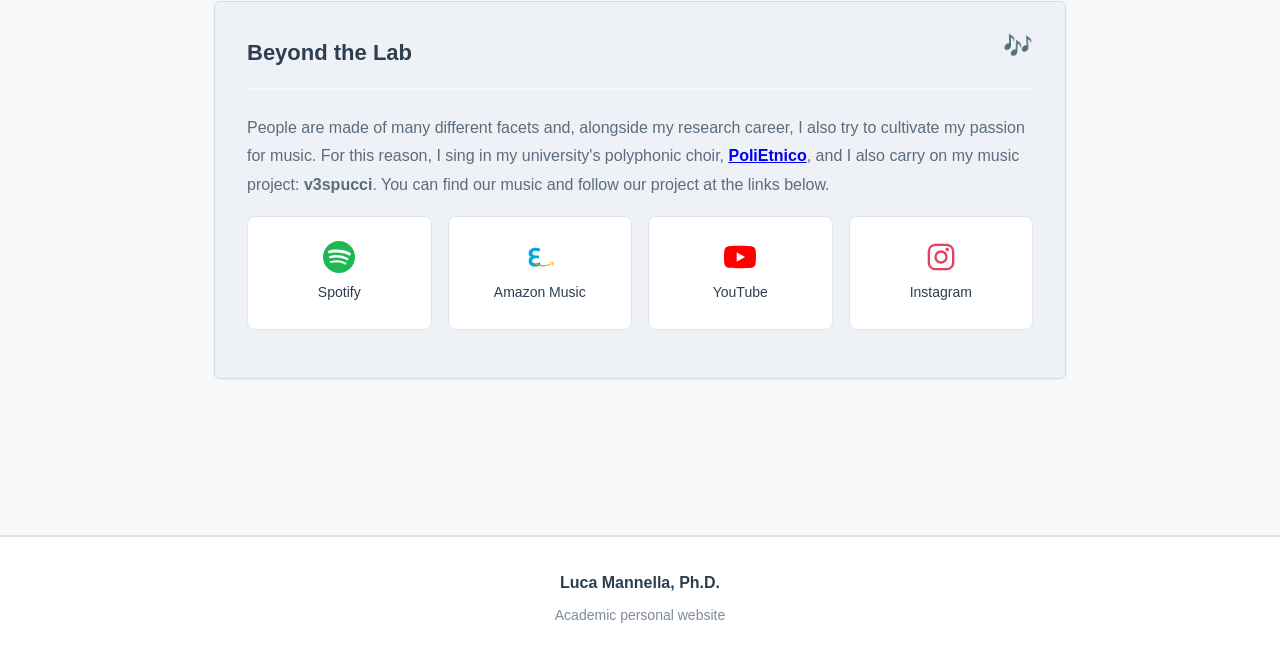
==== commit 33adea33: "feat(contact): add music project section - add a dedicated “Beyond the Lab” section to the contact p" ====
--- a/contact.html
+++ b/contact.html
@@ -122,6 +122,45 @@
                 <br> All SMILIES projects are available on our group's <a href="https://github.com/smilies-polito" target="_blank" rel="noopener noreferrer">GitHub repository</a>.
             </p>
         </section>
+
+        <section class="content-section music-section">
+            <h2>Beyond the Lab</h2>
+            <span class="music-emoji" aria-hidden="true">🎶</span>
+            <p>
+                People are made of many different facets and, alongside my research career, I also try to cultivate my passion for music.
+                For this reason, I sing in my university's polyphonic choir, <a href="https://areeweb.polito.it/coro/" target="_blank" rel="noopener noreferrer"><strong>PoliEtnico</strong></a>,
+                and I also carry on my music project: <strong>v3spucci</strong>.
+                You can find our music and follow our project at the links below.
+            </p>
+            <div class="profile-grid">
+                <a href="https://open.spotify.com/intl-it/artist/5vAkbDeDagt95DdiOL8vwV" target="_blank" rel="noopener noreferrer" class="profile-card">
+                    <svg class="profile-icon" xmlns="http://www.w3.org/2000/svg" viewBox="0 0 24 24">
+                        <path fill="#1DB954" d="M12 0a12 12 0 1 0 0 24 12 12 0 0 0 0-24zm5.505 17.303a.747.747 0 0 1-1.028.246c-2.817-1.722-6.364-2.113-10.545-1.165a.748.748 0 0 1-.331-1.459c4.574-1.036 8.483-.591 11.657 1.348a.748.748 0 0 1 .247 1.03zm1.468-3.267a.934.934 0 0 1-1.285.307c-3.225-1.982-8.14-2.556-11.955-1.396a.935.935 0 1 1-.544-1.789c4.359-1.325 9.781-.683 13.478 1.588a.934.934 0 0 1 .306 1.29zm.126-3.403C15.23 8.333 8.795 8.12 5.1 9.252a1.121 1.121 0 0 1-.658-2.143c4.243-1.302 11.3-1.049 15.831 1.64a1.12 1.12 0 1 1-1.174 1.884z"/>
+                    </svg>
+                    <span>Spotify</span>
+                </a>
+                <a href="https://music.amazon.it/artists/B0H2CJCX2B/v3spucci" target="_blank" rel="noopener noreferrer" class="profile-card">
+                    <svg class="profile-icon" xmlns="http://www.w3.org/2000/svg" viewBox="0 0 24 24">
+                        <path fill="#00A8E1" d="M3.5 9.2c0-2.52 2.07-4.2 5.05-4.2 1.47 0 2.75.3 3.79 1l-.89 2.06c-.74-.44-1.67-.73-2.74-.73-1.46 0-2.39.69-2.39 1.74 0 1.08.86 1.8 2.62 1.8h2.32v2.13H8.99c-1.85 0-2.92.7-2.92 1.93 0 1.14.92 1.88 2.46 1.88 1.2 0 2.27-.33 3.13-.9l.88 2.02c-1.13.77-2.56 1.2-4.2 1.2-3.12 0-4.84-1.76-4.84-4.2 0-1.4.66-2.57 1.9-3.26C4.12 11.95 3.5 10.72 3.5 9.2z"/>
+                        <path fill="#FF9900" d="M20.61 17.29c-1.65 1.22-4.05 1.87-6.12 1.87-2.9 0-5.5-1.07-7.47-2.86-.15-.14-.02-.34.16-.24 2.12 1.23 4.73 1.97 7.43 1.97 1.83 0 3.84-.38 5.69-1.17.28-.12.51.19.31.43z"/>
+                        <path fill="#FF9900" d="M21.3 16.5c-.21-.27-1.4-.13-1.94-.06-.16.02-.19-.12-.04-.23.98-.69 2.6-.49 2.79-.26.19.24-.05 1.84-.97 2.61-.14.11-.27.05-.2-.1.24-.6.56-1.96.36-2.3z"/>
+                    </svg>
+                    <span>Amazon Music</span>
+                </a>
+                <a href="https://www.youtube.com/@v3spucci" target="_blank" rel="noopener noreferrer" class="profile-card">
+                    <svg class="profile-icon" xmlns="http://www.w3.org/2000/svg" viewBox="0 0 24 24">
+                        <path fill="#FF0000" d="M23.498 6.186a3.016 3.016 0 0 0-2.122-2.136C19.505 3.545 12 3.545 12 3.545s-7.505 0-9.377.505A3.017 3.017 0 0 0 .502 6.186C0 8.07 0 12 0 12s0 3.93.502 5.814a3.016 3.016 0 0 0 2.122 2.136c1.871.505 9.376.505 9.376.505s7.505 0 9.377-.505a3.015 3.015 0 0 0 2.122-2.136C24 15.93 24 12 24 12s0-3.93-.502-5.814zM9.545 15.568V8.432L15.818 12l-6.273 3.568z"/>
+                    </svg>
+                    <span>YouTube</span>
+                </a>
+                <a href="https://www.instagram.com/v3spucci_music" target="_blank" rel="noopener noreferrer" class="profile-card">
+                    <svg class="profile-icon" xmlns="http://www.w3.org/2000/svg" viewBox="0 0 24 24">
+                        <path fill="#E4405F" d="M7.75 2h8.5A5.75 5.75 0 0 1 22 7.75v8.5A5.75 5.75 0 0 1 16.25 22h-8.5A5.75 5.75 0 0 1 2 16.25v-8.5A5.75 5.75 0 0 1 7.75 2zm0 1.75a4 4 0 0 0-4 4v8.5a4 4 0 0 0 4 4h8.5a4 4 0 0 0 4-4v-8.5a4 4 0 0 0-4-4h-8.5zm8.94 1.31a1.31 1.31 0 1 1 0 2.62 1.31 1.31 0 0 1 0-2.62zM12 7a5 5 0 1 1 0 10 5 5 0 0 1 0-10zm0 1.75a3.25 3.25 0 1 0 0 6.5 3.25 3.25 0 0 0 0-6.5z"/>
+                    </svg>
+                    <span>Instagram</span>
+                </a>
+            </div>
+        </section>
     </main>
 
     <footer>
--- a/style.css
+++ b/style.css
@@ -357,6 +357,49 @@
     flex: 1;
 }
 
+.pub-materials {
+    display: flex;
+    flex-wrap: wrap;
+    align-items: center;
+    gap: var(--spacing-xs);
+    margin-top: var(--spacing-sm);
+    padding-top: var(--spacing-sm);
+    border-top: 1px solid var(--color-border);
+}
+
+.pub-material-chip {
+    display: inline-flex;
+    align-items: center;
+    gap: 6px;
+    padding: 4px 10px;
+    border-radius: 999px;
+    background-color: var(--color-bg);
+    border: 1px solid var(--color-border);
+    color: var(--color-link);
+    text-decoration: none;
+    font-size: var(--font-size-xs);
+    font-weight: 600;
+    white-space: nowrap;
+    transition: all 0.2s ease;
+}
+
+.pub-material-chip:hover {
+    border-color: var(--color-border-accent);
+    background-color: var(--color-bg-alt);
+    text-decoration: none;
+}
+
+.pub-material-chip svg {
+    width: 14px;
+    height: 14px;
+    flex-shrink: 0;
+}
+
+.pub-material-note {
+    font-size: var(--font-size-xs);
+    color: var(--color-text-meta);
+}
+
 .pub-doi a {
     color: var(--color-link);
     text-decoration: none;
@@ -664,6 +707,40 @@
     text-align: center;
 }
 
+/* Music section visual separator */
+.music-section {
+    position: relative;
+    margin-top: calc(var(--spacing-xl) + var(--spacing-xs));
+    background-color: #eef2f6;
+    border-color: #d4dbe3;
+}
+
+.music-section::before {
+    content: "";
+    position: absolute;
+    left: 8%;
+    right: 8%;
+    top: calc(-1 * (var(--spacing-lg) + var(--spacing-xs)));
+    height: 1px;
+    background: linear-gradient(90deg, transparent 0%, #c9d2dc 18%, #91a4b8 50%, #c9d2dc 82%, transparent 100%);
+}
+
+.music-section h2 {
+    padding-right: 44px;
+}
+
+.music-emoji {
+    position: absolute;
+    top: var(--spacing-lg);
+    right: var(--spacing-lg);
+    font-size: 24px;
+    line-height: 1;
+}
+
+.music-section .profile-card {
+    background-color: var(--color-bg);
+}
+
 /* Compact profile section for homepage */
 .profile-links-section {
     padding: var(--spacing-md) 0;
@@ -849,6 +926,10 @@
         flex-direction: column;
         align-items: flex-start;
     }
+
+    .pub-materials {
+        align-items: flex-start;
+    }
     
     .bibtex-toggle {
         width: 100%;
@@ -868,4 +949,10 @@
         min-width: auto;
         width: 100%;
     }
-}
+
+    .music-emoji {
+        top: var(--spacing-md);
+        right: var(--spacing-md);
+        font-size: 22px;
+    }
+}
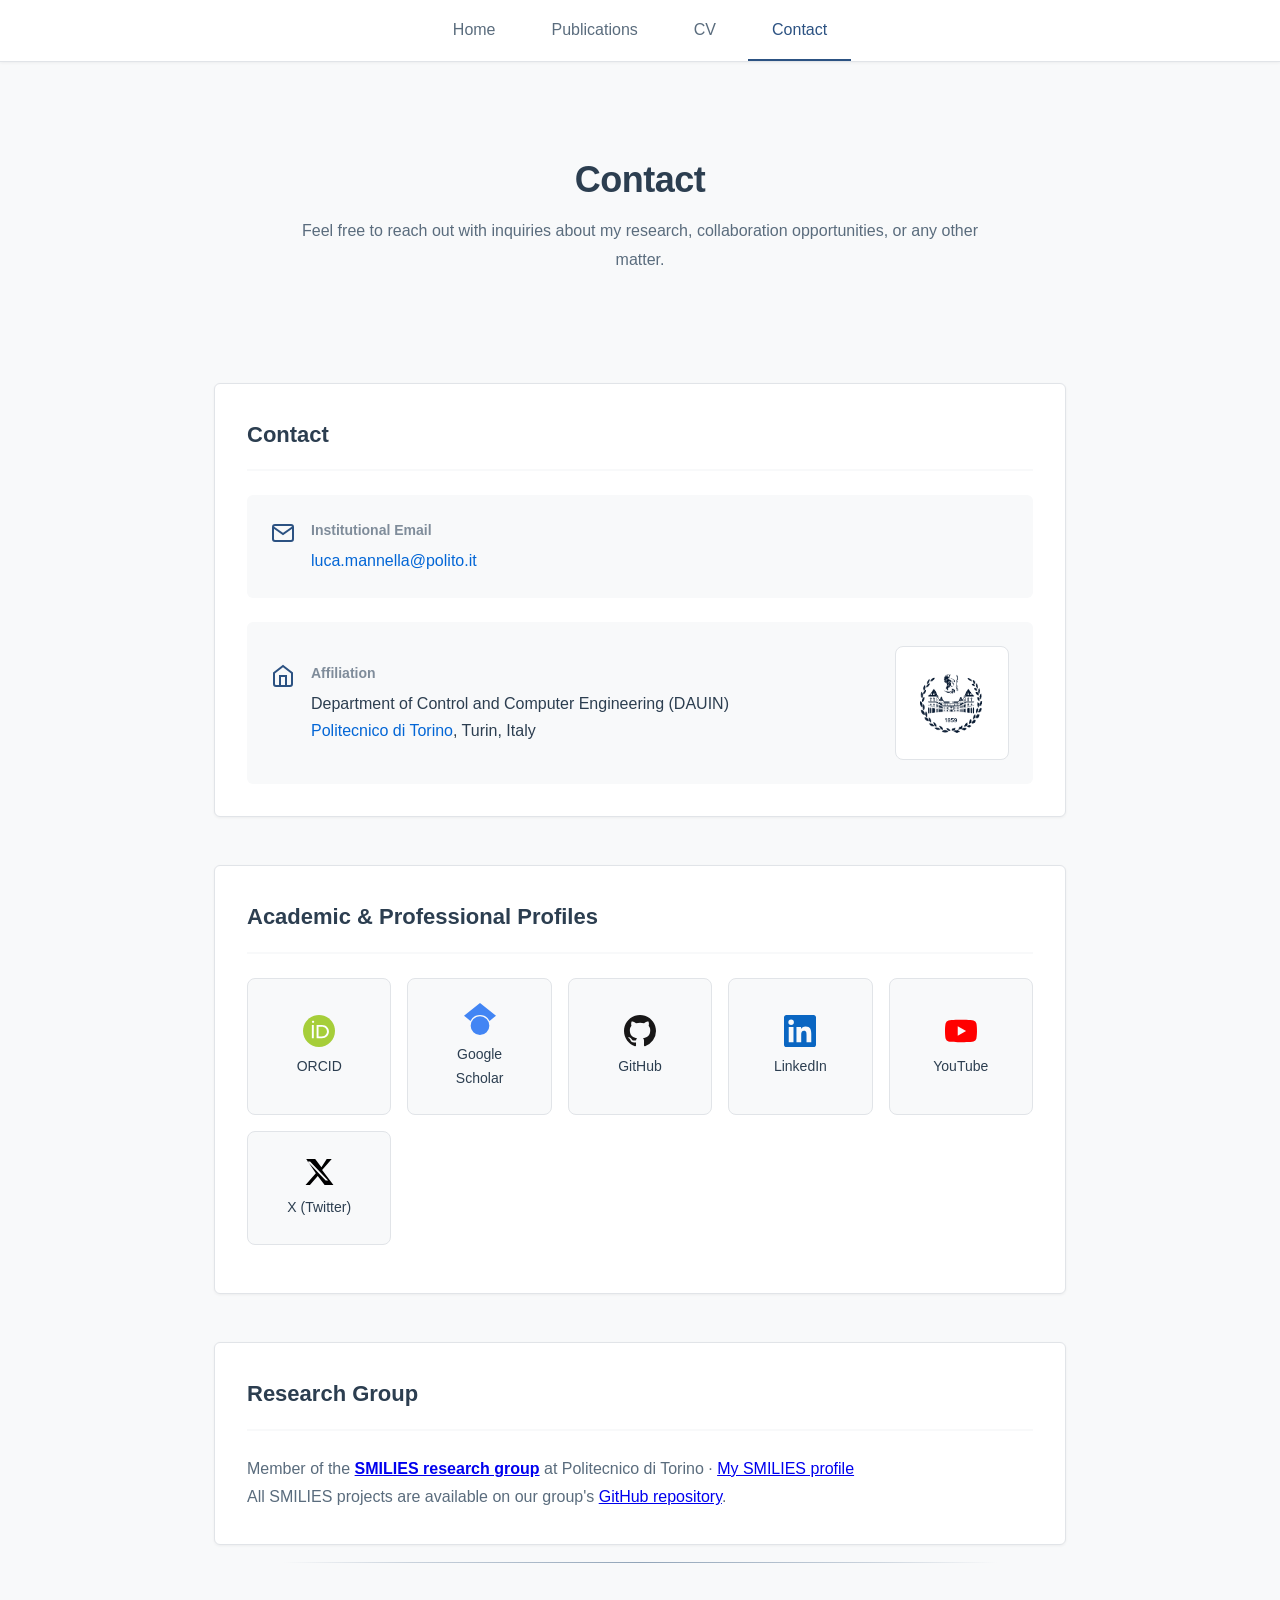
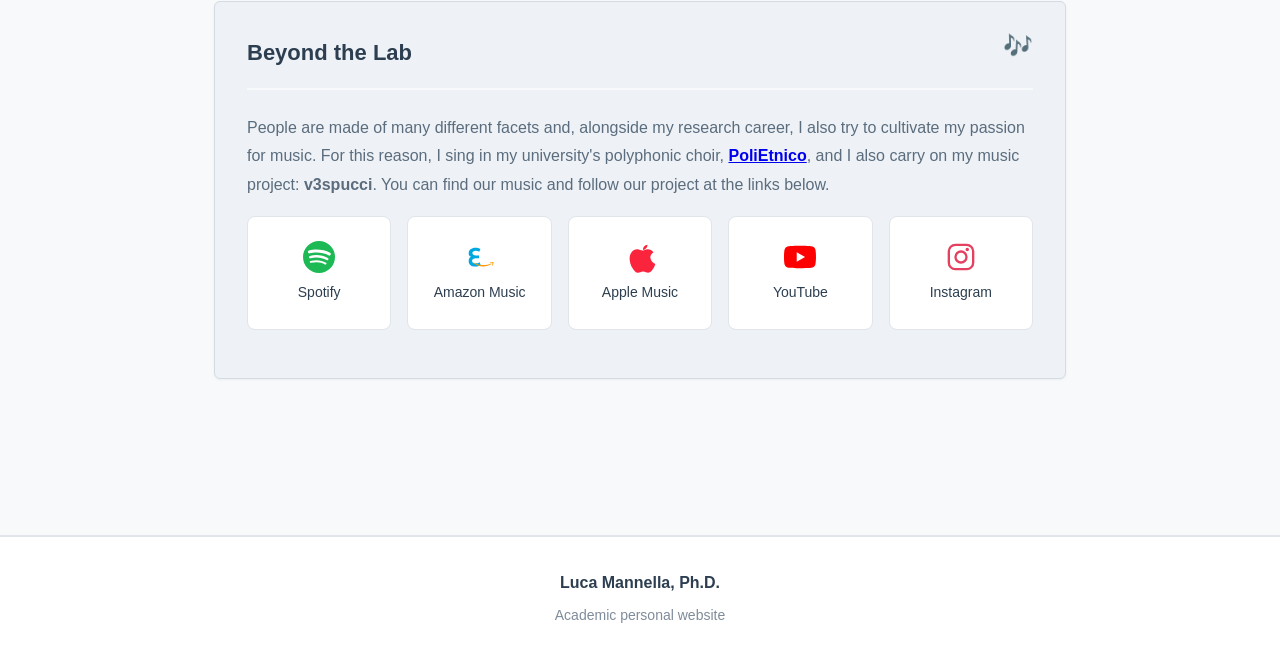
==== commit be9b25f1: "feat(contact): add Apple Music link to v3spucci - add Apple Music profile card to the v3spucci links" ====
--- a/contact.html
+++ b/contact.html
@@ -147,6 +147,13 @@
                     </svg>
                     <span>Amazon Music</span>
                 </a>
+                <a href="https://music.apple.com/artist/1896734607" target="_blank" rel="noopener noreferrer" class="profile-card">
+                    <svg class="profile-icon" xmlns="http://www.w3.org/2000/svg" viewBox="0 0 24 24">
+                        <path fill="#FA243C" d="M17.6 2.8a3.7 3.7 0 0 0-2.5 1.3 3.5 3.5 0 0 0-.9 2.6 3.2 3.2 0 0 0 2.4-1.2 3.6 3.6 0 0 0 1-2.7z"/>
+                        <path fill="#FA243C" d="M19.7 12.7c0-2.8 2.3-4.2 2.4-4.3-1.3-1.9-3.4-2.1-4.1-2.2-1.7-.2-3.3 1-4.2 1-1 0-2.3-1-3.8-1-2 0-3.8 1.2-4.8 2.9-2.1 3.5-.5 8.8 1.5 11.7 1 1.4 2.1 3 3.7 3 1.5 0 2.1-1 3.9-1 1.8 0 2.3 1 3.9 1 1.6 0 2.7-1.5 3.6-2.9 1.2-1.8 1.7-3.6 1.7-3.7-.1 0-3.8-1.5-3.8-5.5z"/>
+                    </svg>
+                    <span>Apple Music</span>
+                </a>
                 <a href="https://www.youtube.com/@v3spucci" target="_blank" rel="noopener noreferrer" class="profile-card">
                     <svg class="profile-icon" xmlns="http://www.w3.org/2000/svg" viewBox="0 0 24 24">
                         <path fill="#FF0000" d="M23.498 6.186a3.016 3.016 0 0 0-2.122-2.136C19.505 3.545 12 3.545 12 3.545s-7.505 0-9.377.505A3.017 3.017 0 0 0 .502 6.186C0 8.07 0 12 0 12s0 3.93.502 5.814a3.016 3.016 0 0 0 2.122 2.136c1.871.505 9.376.505 9.376.505s7.505 0 9.377-.505a3.015 3.015 0 0 0 2.122-2.136C24 15.93 24 12 24 12s0-3.93-.502-5.814zM9.545 15.568V8.432L15.818 12l-6.273 3.568z"/>
